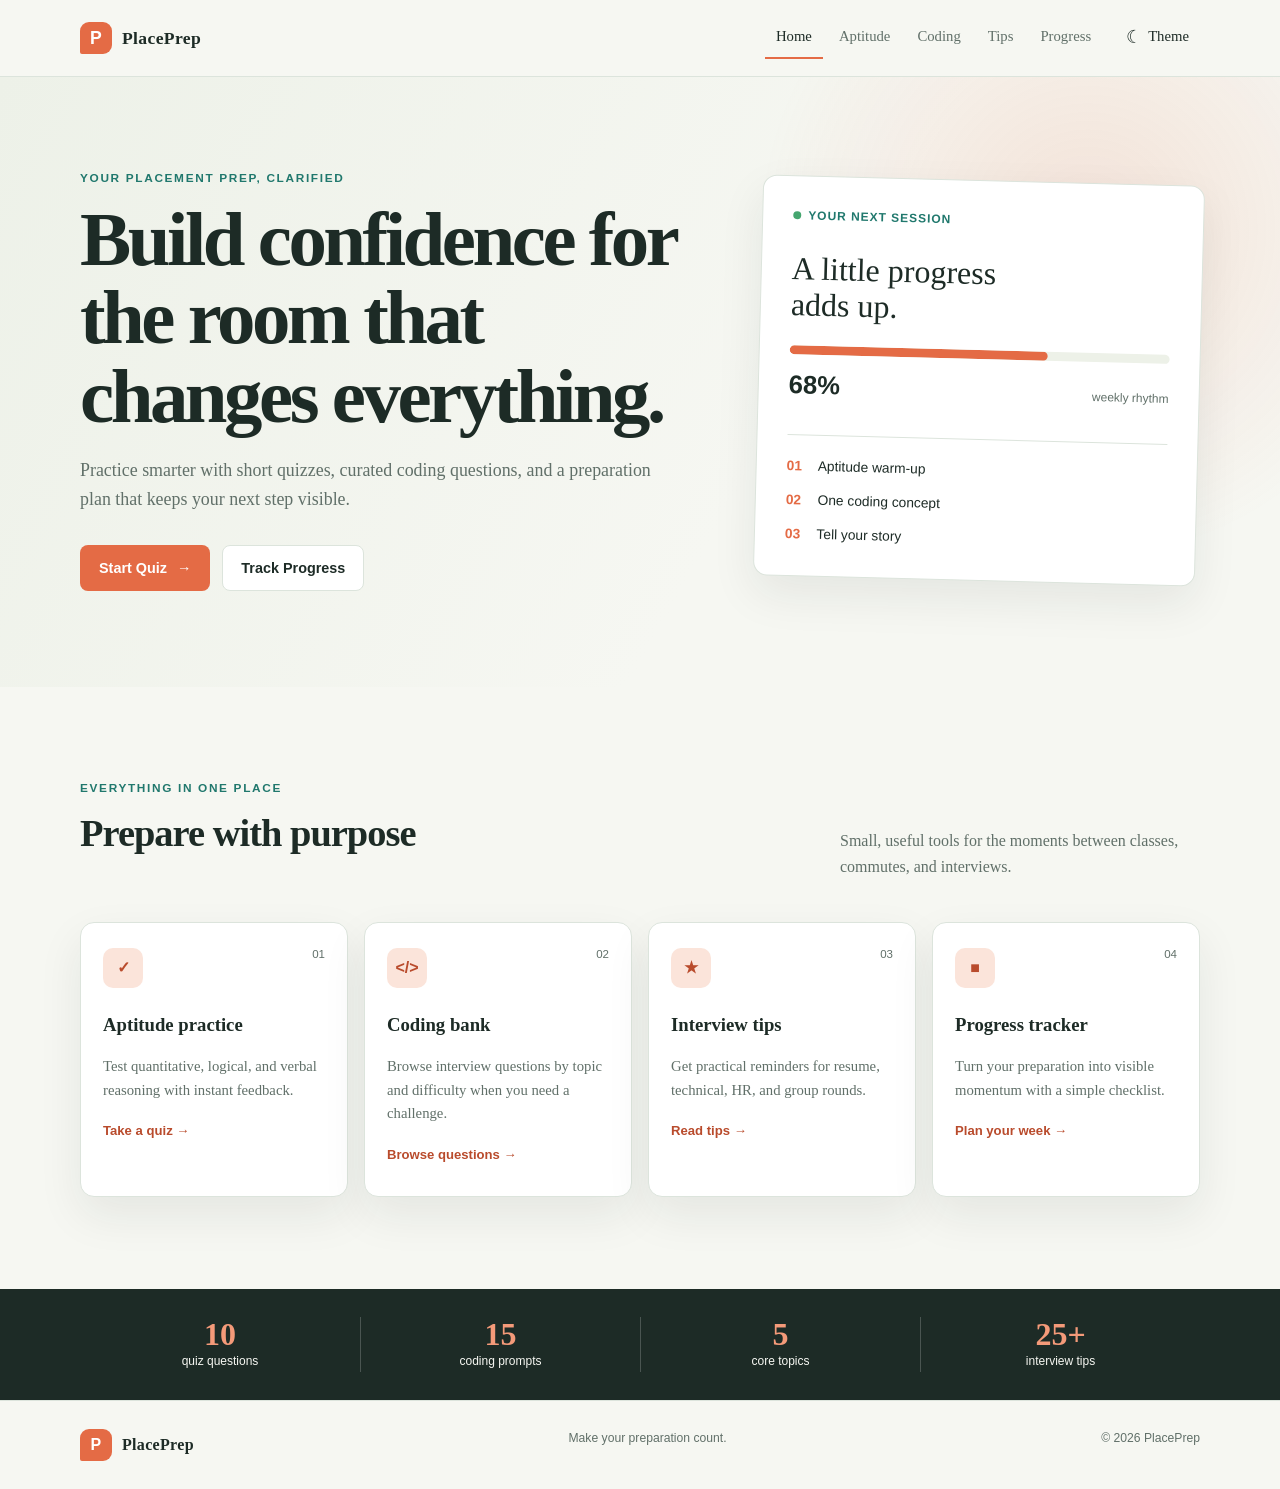
==== placement-portal/index.html @ e6525889 "Prompt 1 and 2: project structure and full portal build" ====
<!doctype html>
<html lang="en">
<head>
	<meta charset="utf-8">
	<meta name="viewport" content="width=device-width, initial-scale=1">
	<meta name="description" content="PlacePrep is a focused preparation portal for placement aptitude, coding, and interview practice.">
	<title>PlacePrep | Placement Preparation Portal</title>
	<link rel="stylesheet" href="css/style.css">
	<script src="js/main.js" defer></script>
</head>
<body>
	<header class="site-header">
		<div class="container header-inner">
			<a class="logo" href="index.html" aria-label="PlacePrep home"><span class="logo-mark">P</span>PlacePrep</a>
			<button class="menu-toggle" type="button" aria-expanded="false" aria-controls="site-nav"><span class="sr-only">Toggle navigation</span><span class="menu-icon">&#9776;</span></button>
			<nav id="site-nav" class="site-nav" aria-label="Primary navigation">
				<a href="index.html">Home</a><a href="aptitude.html">Aptitude</a><a href="coding.html">Coding</a><a href="tips.html">Tips</a><a href="progress.html">Progress</a>
				<button class="theme-toggle" type="button" aria-label="Switch to dark theme" title="Toggle theme"><span class="theme-icon" aria-hidden="true">&#9790;</span><span class="theme-label">Theme</span></button>
			</nav>
		</div>
	</header>
	<main>
		<section class="hero"><div class="container hero-grid"><div class="hero-copy"><p class="eyebrow">Your placement prep, clarified</p><h1>Build confidence for the room that changes everything.</h1><p class="hero-text">Practice smarter with short quizzes, curated coding questions, and a preparation plan that keeps your next step visible.</p><div class="button-row"><a class="button button-primary" href="aptitude.html">Start Quiz <span aria-hidden="true">&#8594;</span></a><a class="button button-secondary" href="progress.html">Track Progress</a></div></div><div class="hero-panel" aria-label="Preparation snapshot"><div class="panel-topline"><span class="status-dot"></span>Your next session</div><p class="panel-title">A little progress adds up.</p><div class="mini-progress"><span style="width: 68%"></span></div><div class="panel-meta"><strong>68%</strong><span>weekly rhythm</span></div><div class="session-list"><span><b>01</b> Aptitude warm-up</span><span><b>02</b> One coding concept</span><span><b>03</b> Tell your story</span></div></div></div></section>
		<section class="section" aria-labelledby="features-heading"><div class="container"><div class="section-heading"><div><p class="eyebrow">Everything in one place</p><h2 id="features-heading">Prepare with purpose</h2></div><p>Small, useful tools for the moments between classes, commutes, and interviews.</p></div><div class="feature-grid">
			<article class="card feature-card"><span class="feature-number">01</span><div class="feature-icon" aria-hidden="true">&#10003;</div><h3>Aptitude practice</h3><p>Test quantitative, logical, and verbal reasoning with instant feedback.</p><a class="text-link" href="aptitude.html">Take a quiz <span aria-hidden="true">&#8594;</span></a></article>
			<article class="card feature-card"><span class="feature-number">02</span><div class="feature-icon" aria-hidden="true">&lt;/&gt;</div><h3>Coding bank</h3><p>Browse interview questions by topic and difficulty when you need a challenge.</p><a class="text-link" href="coding.html">Browse questions <span aria-hidden="true">&#8594;</span></a></article>
			<article class="card feature-card"><span class="feature-number">03</span><div class="feature-icon" aria-hidden="true">&#9733;</div><h3>Interview tips</h3><p>Get practical reminders for resume, technical, HR, and group rounds.</p><a class="text-link" href="tips.html">Read tips <span aria-hidden="true">&#8594;</span></a></article>
			<article class="card feature-card"><span class="feature-number">04</span><div class="feature-icon" aria-hidden="true">&#9632;</div><h3>Progress tracker</h3><p>Turn your preparation into visible momentum with a simple checklist.</p><a class="text-link" href="progress.html">Plan your week <span aria-hidden="true">&#8594;</span></a></article>
		</div></div></section>
		<section class="stats-strip" aria-label="PlacePrep statistics"><div class="container stats-grid"><div><strong>10</strong><span>quiz questions</span></div><div><strong>15</strong><span>coding prompts</span></div><div><strong>5</strong><span>core topics</span></div><div><strong>25+</strong><span>interview tips</span></div></div></section>
	</main>
	<footer class="site-footer"><div class="container footer-inner"><a class="logo" href="index.html"><span class="logo-mark">P</span>PlacePrep</a><p>Make your preparation count.</p><p>&copy; 2026 PlacePrep</p></div></footer>
</body>
</html>
---- placement-portal/css/style.css ----
:root { --bg:#f6f7f2; --surface:#fff; --surface-soft:#edf1e8; --text:#1d2b26; --muted:#617069; --line:#dce4dc; --accent:#e46b45; --accent-dark:#b94b2c; --accent-soft:#fbe4da; --teal:#20786d; --shadow:0 18px 45px rgba(29,43,38,.08); --radius:14px; }
html[data-theme="dark"] { --bg:#17211e; --surface:#21302b; --surface-soft:#283a34; --text:#f2f4ed; --muted:#b6c4bd; --line:#3a4d45; --accent-soft:#583529; --shadow:0 18px 45px rgba(0,0,0,.22); }
* { box-sizing:border-box; } html { scroll-behavior:smooth; } body { margin:0; background:var(--bg); color:var(--text); font-family:Georgia,'Times New Roman',serif; line-height:1.6; } button,input,select { font:inherit; } a { color:inherit; }
.container { width:min(1120px,calc(100% - 40px)); margin:0 auto; } .narrow { width:min(760px,calc(100% - 40px)); } .sr-only { position:absolute; width:1px; height:1px; padding:0; margin:-1px; overflow:hidden; clip:rect(0,0,0,0); white-space:nowrap; border:0; }
.site-header { position:sticky; top:0; z-index:10; background:var(--bg); border-bottom:1px solid var(--line); } .header-inner { min-height:76px; display:flex; align-items:center; justify-content:space-between; gap:30px; } .logo { display:inline-flex; align-items:center; gap:10px; font-weight:700; letter-spacing:.02em; text-decoration:none; font-size:1.1rem; } .logo-mark { display:grid; place-items:center; width:32px; height:32px; color:#fff; background:var(--accent); border-radius:9px 9px 9px 2px; font-family:Arial,sans-serif; font-weight:800; }
.site-nav { display:flex; align-items:center; gap:5px; } .site-nav a,.theme-toggle { border:0; border-bottom:2px solid transparent; background:transparent; color:var(--muted); padding:8px 11px; text-decoration:none; cursor:pointer; font-size:.92rem; } .site-nav a:hover,.site-nav a:focus-visible,.site-nav a.active { color:var(--text); border-bottom-color:var(--accent); } .theme-toggle { display:inline-flex; align-items:center; gap:6px; margin-left:8px; color:var(--text); } .theme-icon { font-size:1.1rem; } .menu-toggle { display:none; border:1px solid var(--line); border-radius:8px; background:var(--surface); color:var(--text); padding:8px 11px; cursor:pointer; } .menu-icon { font-size:1.3rem; line-height:1; }
.hero { padding:92px 0 96px; background:radial-gradient(circle at 85% 25%,rgba(228,107,69,.15),transparent 28%),linear-gradient(120deg,var(--surface-soft),var(--bg) 60%); } .hero-grid { display:grid; grid-template-columns:1.15fr .85fr; align-items:center; gap:80px; } .eyebrow { margin:0 0 13px; color:var(--teal); font-family:Arial,sans-serif; font-size:.74rem; font-weight:800; letter-spacing:.14em; text-transform:uppercase; } h1,h2,h3,p { margin-top:0; } h1 { margin-bottom:20px; font-size:clamp(2.8rem,6vw,5.2rem); line-height:1.02; letter-spacing:-.045em; } h2 { font-size:clamp(1.7rem,3vw,2.4rem); line-height:1.15; letter-spacing:-.025em; } h3 { line-height:1.2; }
.hero-text,.page-hero p:not(.eyebrow) { max-width:590px; color:var(--muted); font-size:1.12rem; } .button-row { display:flex; flex-wrap:wrap; gap:12px; margin-top:32px; } .button { display:inline-flex; align-items:center; justify-content:center; gap:10px; min-height:46px; padding:10px 18px; border:1px solid transparent; border-radius:8px; text-decoration:none; font-family:Arial,sans-serif; font-size:.9rem; font-weight:700; cursor:pointer; transition:transform .2s ease,background .2s ease,color .2s ease; } .button:hover { transform:translateY(-2px); } .button-primary { background:var(--accent); color:#fff; } .button-primary:hover { background:var(--accent-dark); } .button-secondary { border-color:var(--line); background:var(--surface); color:var(--text); } .button-secondary:hover { border-color:var(--accent); color:var(--accent-dark); } .button-small { min-height:38px; padding:7px 13px; }
.hero-panel { padding:30px; background:var(--surface); border:1px solid var(--line); border-radius:var(--radius); box-shadow:var(--shadow); transform:rotate(1.5deg); } .panel-topline { color:var(--teal); font-family:Arial,sans-serif; font-size:.75rem; font-weight:700; letter-spacing:.08em; text-transform:uppercase; } .status-dot { display:inline-block; width:8px; height:8px; margin-right:7px; border-radius:50%; background:#45a66f; } .panel-title { margin:26px 0 22px; max-width:260px; font-size:2rem; line-height:1.12; } .mini-progress,.progress-track { overflow:hidden; height:9px; background:var(--surface-soft); border-radius:20px; } .mini-progress span,.progress-track span { display:block; height:100%; background:var(--accent); border-radius:inherit; transition:width .35s ease; } .panel-meta { display:flex; justify-content:space-between; align-items:baseline; margin-top:10px; color:var(--muted); font-family:Arial,sans-serif; font-size:.75rem; } .panel-meta strong { color:var(--text); font-size:1.6rem; } .session-list { display:grid; gap:12px; margin-top:29px; padding-top:20px; border-top:1px solid var(--line); font-family:Arial,sans-serif; font-size:.86rem; } .session-list b { display:inline-block; width:28px; color:var(--accent); }
.section { padding:92px 0; } .section-heading { display:flex; justify-content:space-between; align-items:end; gap:30px; margin-bottom:35px; } .section-heading p:last-child { max-width:360px; margin-bottom:8px; color:var(--muted); } .feature-grid { display:grid; grid-template-columns:repeat(4,1fr); gap:16px; } .card { background:var(--surface); border:1px solid var(--line); border-radius:var(--radius); box-shadow:var(--shadow); } .feature-card { position:relative; min-height:275px; padding:25px 22px; transition:transform .2s ease,border-color .2s ease; } .feature-card:hover { transform:translateY(-5px); border-color:var(--accent); } .feature-number { position:absolute; top:22px; right:22px; color:var(--muted); font-family:Arial,sans-serif; font-size:.72rem; } .feature-icon { display:grid; place-items:center; width:40px; height:40px; margin-bottom:26px; border-radius:10px; background:var(--accent-soft); color:var(--accent-dark); font-family:Arial,sans-serif; font-weight:700; } .feature-card p,.coding-card p { color:var(--muted); font-size:.92rem; } .text-link { color:var(--accent-dark); font-family:Arial,sans-serif; font-size:.82rem; font-weight:700; text-decoration:none; } .text-link:hover { text-decoration:underline; }
.stats-strip { padding:28px 0; background:var(--text); color:var(--bg); } .stats-grid { display:grid; grid-template-columns:repeat(4,1fr); text-align:center; } .stats-grid div+div { border-left:1px solid rgba(255,255,255,.2); } .stats-grid strong,.stats-grid span { display:block; } .stats-grid strong { color:#f49a79; font-size:2rem; line-height:1.1; } .stats-grid span { font-family:Arial,sans-serif; font-size:.75rem; } .site-footer { padding:28px 0; border-top:1px solid var(--line); } .footer-inner { display:flex; align-items:center; justify-content:space-between; gap:20px; color:var(--muted); font-family:Arial,sans-serif; font-size:.76rem; } .footer-inner .logo { color:var(--text); font-family:Georgia,'Times New Roman',serif; font-size:1rem; }
.page-hero { padding:72px 0 64px; background:linear-gradient(120deg,var(--surface-soft),var(--bg)); border-bottom:1px solid var(--line); } .page-hero h1 { margin-bottom:14px; font-size:clamp(2.5rem,6vw,4.4rem); } .quiz-section { padding-top:54px; } .quiz-card { padding:clamp(22px,5vw,46px); background:var(--surface); border:1px solid var(--line); border-radius:var(--radius); box-shadow:var(--shadow); } .quiz-header,.summary-top,.results-heading,.coding-card-top { display:flex; align-items:center; justify-content:space-between; gap:15px; } .quiz-header { margin-bottom:14px; color:var(--muted); font-family:Arial,sans-serif; font-size:.8rem; font-weight:700; } .quiz-header span:last-child,.tag { color:var(--teal); } .quiz-card h2 { margin:32px 0 24px; font-size:clamp(1.5rem,4vw,2rem); } .answer-options { display:grid; gap:10px; } .answer-option { width:100%; padding:14px 16px; border:1px solid var(--line); border-radius:8px; background:var(--surface); color:var(--text); text-align:left; cursor:pointer; transition:border-color .2s,background .2s; } .answer-option:hover:not(:disabled),.answer-option:focus-visible { border-color:var(--accent); background:var(--accent-soft); } .answer-option.correct { border-color:#32915f; background:#e2f4e8; color:#205f3b; } .answer-option.incorrect { border-color:#cc5b56; background:#fbe5e2; color:#87302d; } .feedback { min-height:48px; margin:20px 0 0; color:var(--muted); font-size:.92rem; } .feedback.success { color:#297a4b; } .feedback.error { color:#b23e39; } .quiz-result h2 { margin-top:8px; } .result-message { color:var(--muted); } .review-list { display:grid; gap:12px; margin:25px 0; } .review-item { padding:16px; border-left:3px solid var(--accent); background:var(--surface-soft); } .review-item strong,.review-item p,.review-item small,.review-answer { display:block; } .review-answer { margin-top:7px; color:var(--teal); font-family:Arial,sans-serif; font-size:.86rem; font-weight:700; } .review-item p { margin:6px 0; color:var(--muted); font-size:.9rem; } .review-item small { color:var(--muted); }
.filter-bar { display:grid; grid-template-columns:1.5fr .75fr .75fr; gap:14px; align-items:end; padding:18px; background:var(--surface-soft); border:1px solid var(--line); border-radius:var(--radius); } .filter-bar label { display:block; margin-bottom:6px; color:var(--muted); font-family:Arial,sans-serif; font-size:.76rem; font-weight:700; } .filter-bar input,.filter-bar select { width:100%; min-height:43px; padding:9px 11px; border:1px solid var(--line); border-radius:7px; background:var(--surface); color:var(--text); } .results-heading { min-height:61px; color:var(--muted); font-family:Arial,sans-serif; font-size:.8rem; } .results-heading p { margin:20px 0 10px; } .coding-grid { display:grid; grid-template-columns:repeat(3,1fr); gap:16px; } .coding-card { min-height:250px; padding:22px; transition:transform .2s ease,border-color .2s ease; } .coding-card:hover { transform:translateY(-4px); border-color:var(--accent); } .question-index { color:var(--muted); font-family:Arial,sans-serif; font-size:.75rem; } .difficulty { padding:4px 8px; border-radius:99px; font-family:Arial,sans-serif; font-size:.7rem; font-weight:700; } .difficulty.easy { background:#e2f4e8; color:#297a4b; } .difficulty.medium { background:#fff0d7; color:#9b6216; } .difficulty.hard { background:#fbe5e2; color:#a33e39; } .tag { margin:25px 0 10px; font-family:Arial,sans-serif; font-size:.75rem; font-weight:700; text-transform:uppercase; letter-spacing:.08em; } .coding-card h2 { font-size:1.25rem; } .empty-state { padding:50px 20px; color:var(--muted); text-align:center; }
.accordion { border-top:1px solid var(--line); } .accordion-item { border-bottom:1px solid var(--line); } .accordion-trigger { display:flex; align-items:center; justify-content:space-between; width:100%; padding:22px 0; border:0; background:none; color:var(--text); text-align:left; cursor:pointer; font-size:1.35rem; font-weight:700; } .accordion-trigger span { color:var(--accent); font-family:Arial,sans-serif; font-size:1.5rem; font-weight:400; } .accordion-panel { padding:0 35px 24px 0; } .accordion-panel ul { display:grid; gap:10px; margin:0; padding-left:21px; color:var(--muted); } .accordion-panel li::marker { color:var(--accent); }
.progress-layout { display:grid; grid-template-columns:.8fr 1.2fr; align-items:start; gap:24px; } .progress-summary { position:sticky; top:100px; padding:26px; } .progress-summary h2 { margin:6px 0 0; font-size:3.5rem; } .progress-track.large { height:13px; margin-top:25px; } .muted-text,.progress-note { color:var(--muted); font-size:.88rem; } .progress-note { padding-top:15px; border-top:1px solid var(--line); } .checklist-groups { display:grid; gap:15px; } .checklist-group { padding:22px; } .checklist-group h2 { margin-bottom:15px; font-size:1.25rem; } .task-list { display:grid; gap:5px; } .task-item { display:flex; align-items:center; gap:11px; padding:10px 0; color:var(--muted); cursor:pointer; } .task-item input { position:absolute; opacity:0; } .custom-check { display:grid; place-items:center; flex:0 0 21px; width:21px; height:21px; border:1px solid var(--line); border-radius:5px; color:transparent; font-size:.78rem; } .task-item input:checked+.custom-check { border-color:var(--accent); background:var(--accent); color:#fff; } .task-item input:checked~span:last-child { color:var(--muted); text-decoration:line-through; } .task-item input:focus-visible+.custom-check { outline:3px solid rgba(228,107,69,.35); outline-offset:2px; }
:focus-visible { outline:3px solid rgba(228,107,69,.5); outline-offset:3px; } @media (max-width:900px) { .hero-grid { gap:40px; } .feature-grid { grid-template-columns:repeat(2,1fr); } .coding-grid { grid-template-columns:repeat(2,1fr); } } @media (max-width:767px) { .container,.narrow { width:min(100% - 28px,1120px); } .header-inner { min-height:64px; } .menu-toggle { display:block; } .site-nav { position:absolute; top:64px; left:14px; right:14px; display:none; flex-direction:column; align-items:stretch; padding:10px; background:var(--surface); border:1px solid var(--line); border-radius:10px; box-shadow:var(--shadow); } .site-nav.is-open { display:flex; } .site-nav a,.theme-toggle { padding:12px; text-align:left; } .theme-toggle { margin-left:0; } .hero { padding:60px 0; } .hero-grid,.progress-layout { grid-template-columns:1fr; } .hero-panel { margin-top:12px; transform:none; } .section { padding:65px 0; } .section-heading { display:block; } .section-heading p:last-child { margin-top:12px; } .feature-grid,.coding-grid { grid-template-columns:1fr; } .stats-grid { grid-template-columns:repeat(2,1fr); gap:20px 0; } .stats-grid div:nth-child(3) { border-left:0; } .footer-inner { flex-wrap:wrap; } .filter-bar { grid-template-columns:1fr; } .progress-summary { position:static; } .page-hero { padding:55px 0 48px; } } @media (max-width:380px) { h1 { font-size:2.55rem; } .hero-text,.page-hero p:not(.eyebrow) { font-size:1rem; } .button { width:100%; } .quiz-card { padding:18px; } .theme-label { display:none; } }
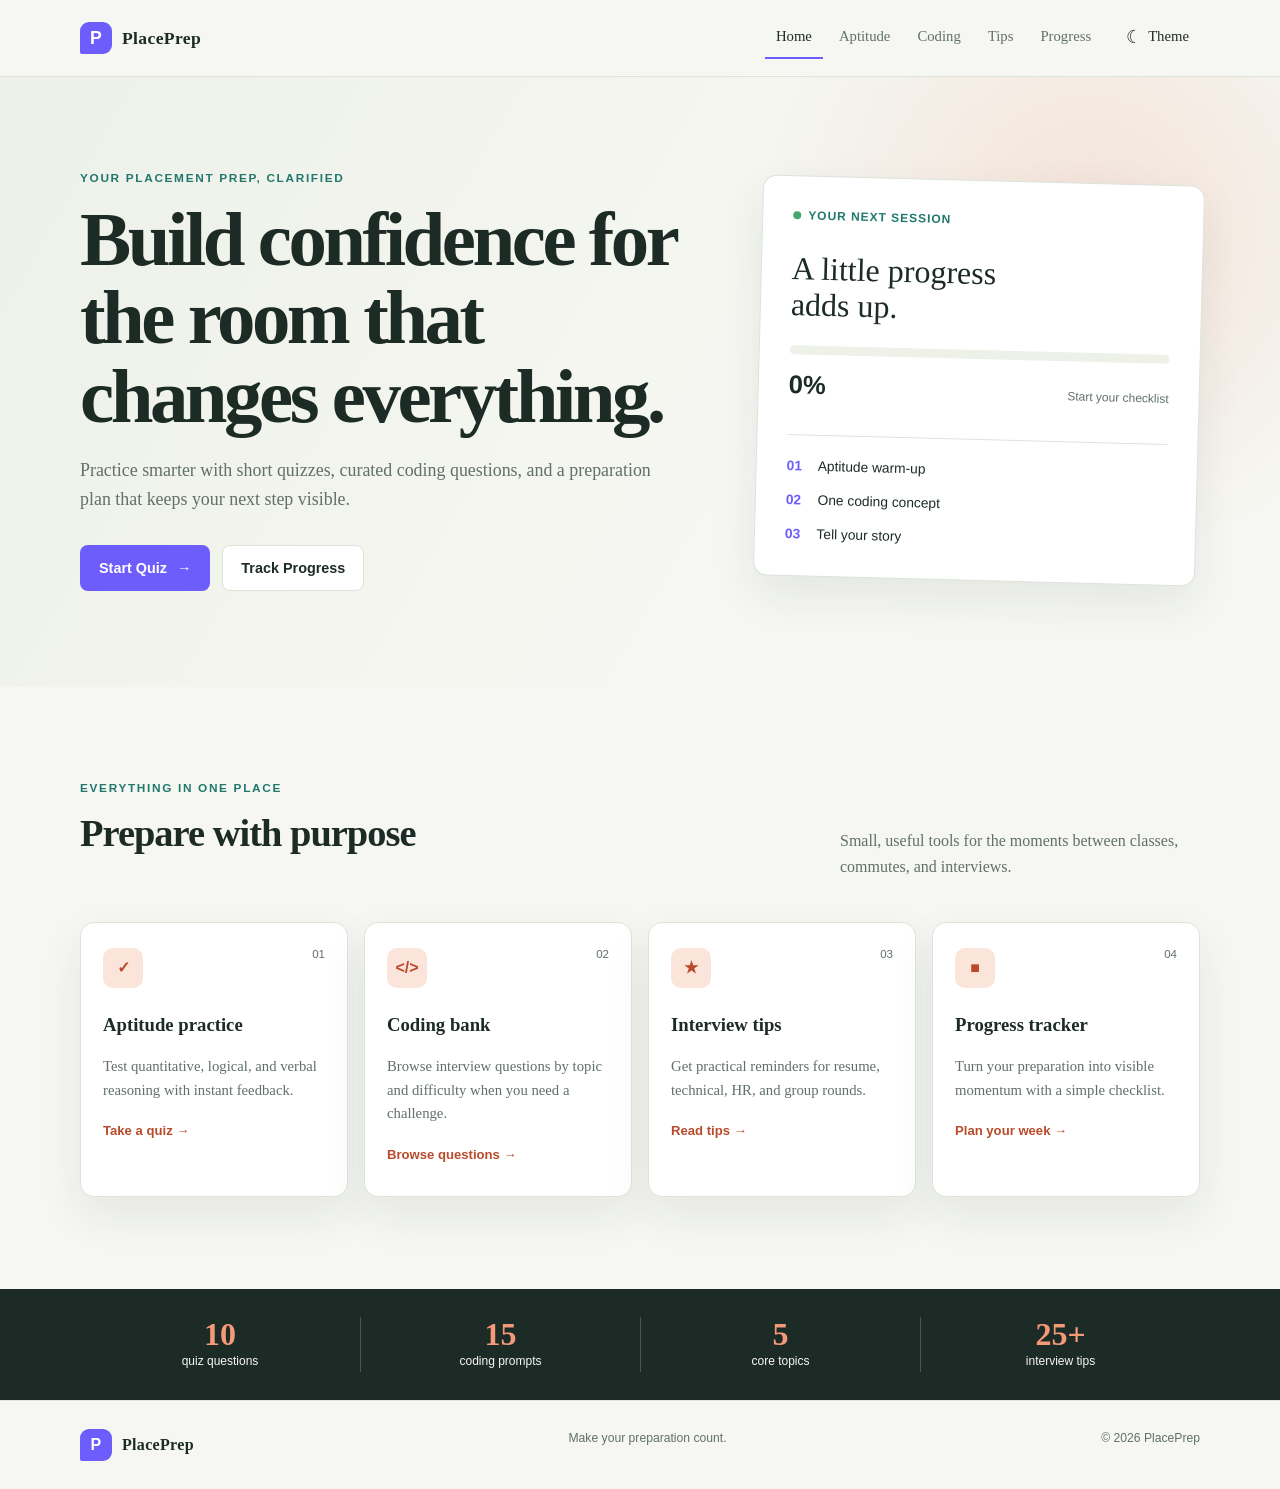
==== commit 0b600ed4: "Manual changes: theme colour, quiz questions, tagline" ====
--- a/placement-portal/index.html
+++ b/placement-portal/index.html
@@ -4,7 +4,7 @@
 	<meta charset="utf-8">
 	<meta name="viewport" content="width=device-width, initial-scale=1">
 	<meta name="description" content="PlacePrep is a focused preparation portal for placement aptitude, coding, and interview practice.">
-	<title>PlacePrep | Placement Preparation Portal</title>
+	<title>PlacePrep | everything at one place </title>
 	<link rel="stylesheet" href="css/style.css">
 	<script src="js/main.js" defer></script>
 </head>
@@ -20,7 +20,7 @@
 		</div>
 	</header>
 	<main>
-		<section class="hero"><div class="container hero-grid"><div class="hero-copy"><p class="eyebrow">Your placement prep, clarified</p><h1>Build confidence for the room that changes everything.</h1><p class="hero-text">Practice smarter with short quizzes, curated coding questions, and a preparation plan that keeps your next step visible.</p><div class="button-row"><a class="button button-primary" href="aptitude.html">Start Quiz <span aria-hidden="true">&#8594;</span></a><a class="button button-secondary" href="progress.html">Track Progress</a></div></div><div class="hero-panel" aria-label="Preparation snapshot"><div class="panel-topline"><span class="status-dot"></span>Your next session</div><p class="panel-title">A little progress adds up.</p><div class="mini-progress"><span style="width: 68%"></span></div><div class="panel-meta"><strong>68%</strong><span>weekly rhythm</span></div><div class="session-list"><span><b>01</b> Aptitude warm-up</span><span><b>02</b> One coding concept</span><span><b>03</b> Tell your story</span></div></div></div></section>
+		<section class="hero"><div class="container hero-grid"><div class="hero-copy"><p class="eyebrow">Your placement prep, clarified</p><h1>Build confidence for the room that changes everything.</h1><p class="hero-text">Practice smarter with short quizzes, curated coding questions, and a preparation plan that keeps your next step visible.</p><div class="button-row"><a class="button button-primary" href="aptitude.html">Start Quiz <span aria-hidden="true">&#8594;</span></a><a class="button button-secondary" href="progress.html">Track Progress</a></div></div><div class="hero-panel" aria-label="Preparation snapshot"><div class="panel-topline"><span class="status-dot"></span>Your next session</div><p class="panel-title">A little progress adds up.</p><div class="mini-progress"><span id="home-progress-bar"></span></div><div class="panel-meta"><strong id="home-progress-percent">0%</strong><span id="home-progress-label">Start your checklist</span></div><div class="session-list"><span><b>01</b> Aptitude warm-up</span><span><b>02</b> One coding concept</span><span><b>03</b> Tell your story</span></div></div></div></section>
 		<section class="section" aria-labelledby="features-heading"><div class="container"><div class="section-heading"><div><p class="eyebrow">Everything in one place</p><h2 id="features-heading">Prepare with purpose</h2></div><p>Small, useful tools for the moments between classes, commutes, and interviews.</p></div><div class="feature-grid">
 			<article class="card feature-card"><span class="feature-number">01</span><div class="feature-icon" aria-hidden="true">&#10003;</div><h3>Aptitude practice</h3><p>Test quantitative, logical, and verbal reasoning with instant feedback.</p><a class="text-link" href="aptitude.html">Take a quiz <span aria-hidden="true">&#8594;</span></a></article>
 			<article class="card feature-card"><span class="feature-number">02</span><div class="feature-icon" aria-hidden="true">&lt;/&gt;</div><h3>Coding bank</h3><p>Browse interview questions by topic and difficulty when you need a challenge.</p><a class="text-link" href="coding.html">Browse questions <span aria-hidden="true">&#8594;</span></a></article>
--- a/placement-portal/css/style.css
+++ b/placement-portal/css/style.css
@@ -1,4 +1,4 @@
-:root { --bg:#f6f7f2; --surface:#fff; --surface-soft:#edf1e8; --text:#1d2b26; --muted:#617069; --line:#dce4dc; --accent:#e46b45; --accent-dark:#b94b2c; --accent-soft:#fbe4da; --teal:#20786d; --shadow:0 18px 45px rgba(29,43,38,.08); --radius:14px; }
+:root { --bg:#f6f7f2; --surface:#fff; --surface-soft:#edf1e8; --text:#1d2b26; --muted:#617069; --line:#dce4dc; --accent:#6d5dfc; --accent-dark:#b94b2c; --accent-soft:#fbe4da; --teal:#20786d; --shadow:0 18px 45px rgba(29,43,38,.08); --radius:14px; }
 html[data-theme="dark"] { --bg:#17211e; --surface:#21302b; --surface-soft:#283a34; --text:#f2f4ed; --muted:#b6c4bd; --line:#3a4d45; --accent-soft:#583529; --shadow:0 18px 45px rgba(0,0,0,.22); }
 * { box-sizing:border-box; } html { scroll-behavior:smooth; } body { margin:0; background:var(--bg); color:var(--text); font-family:Georgia,'Times New Roman',serif; line-height:1.6; } button,input,select { font:inherit; } a { color:inherit; }
 .container { width:min(1120px,calc(100% - 40px)); margin:0 auto; } .narrow { width:min(760px,calc(100% - 40px)); } .sr-only { position:absolute; width:1px; height:1px; padding:0; margin:-1px; overflow:hidden; clip:rect(0,0,0,0); white-space:nowrap; border:0; }
